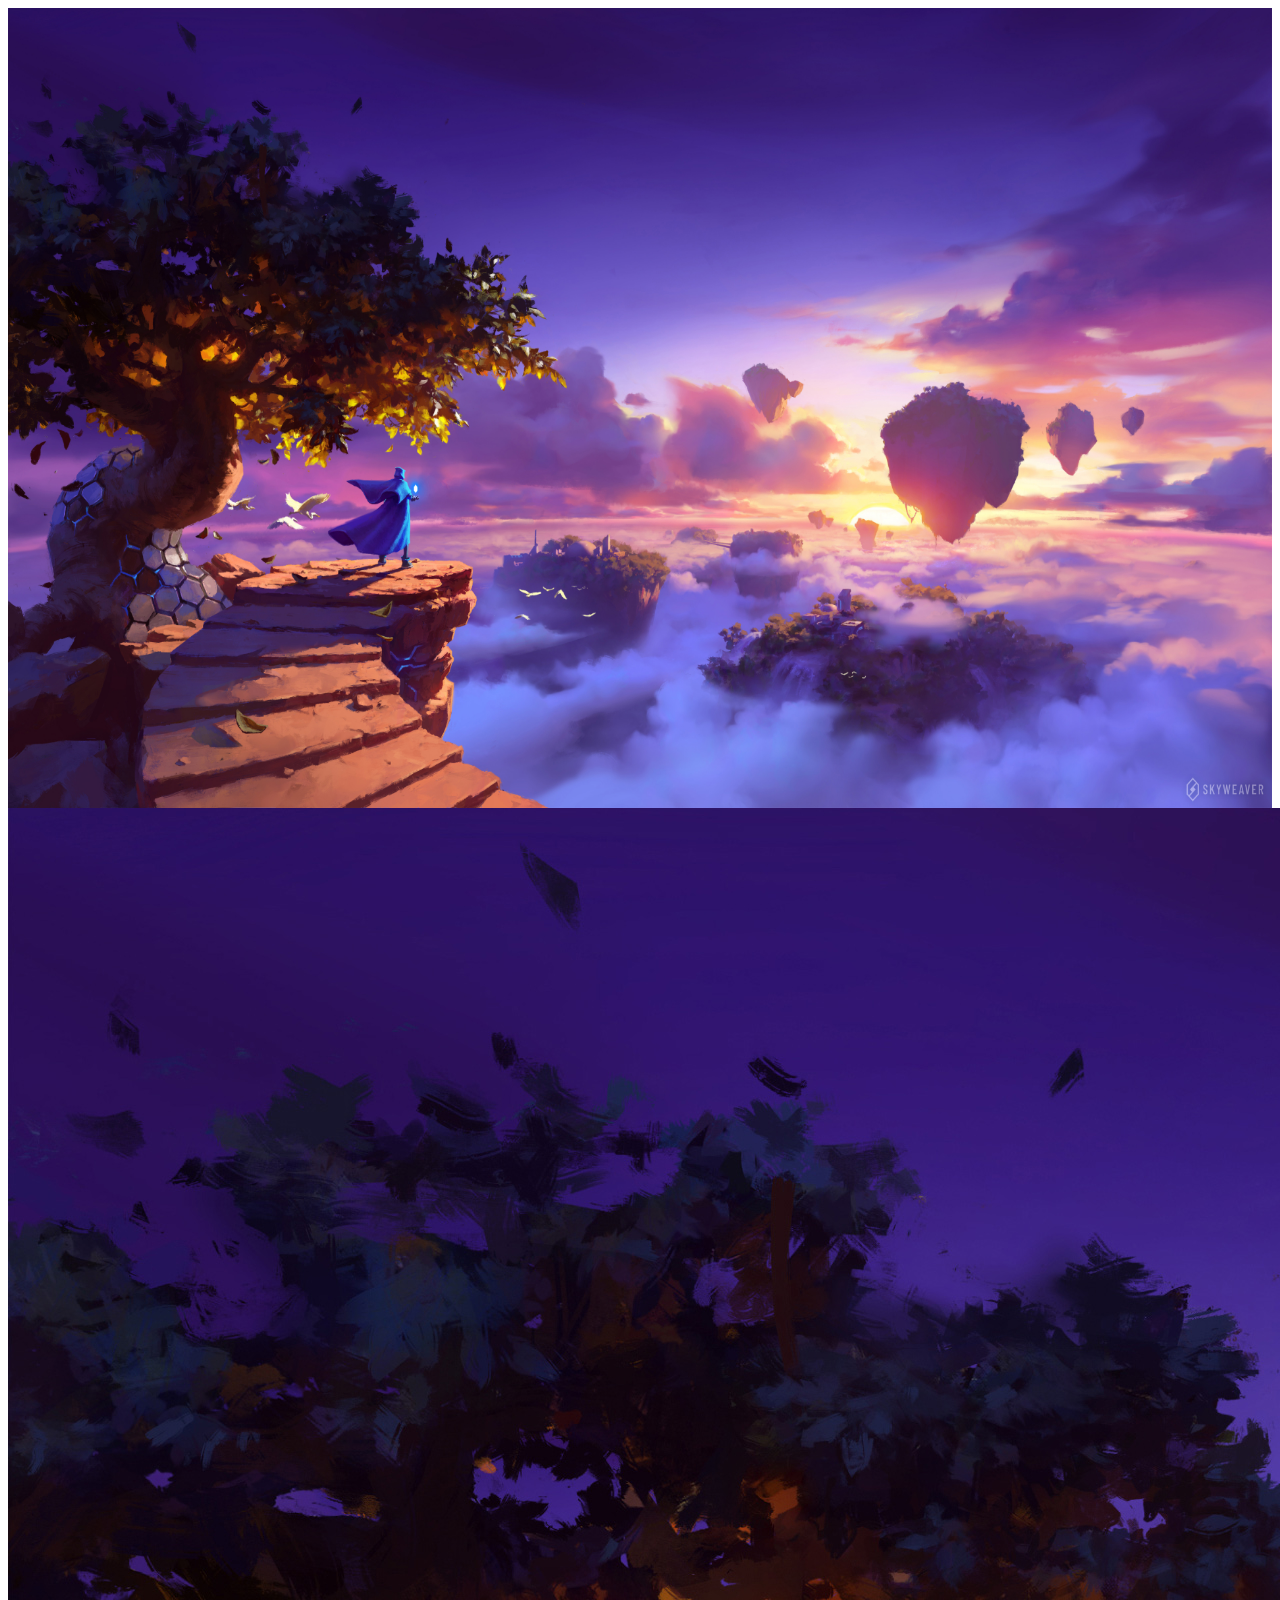
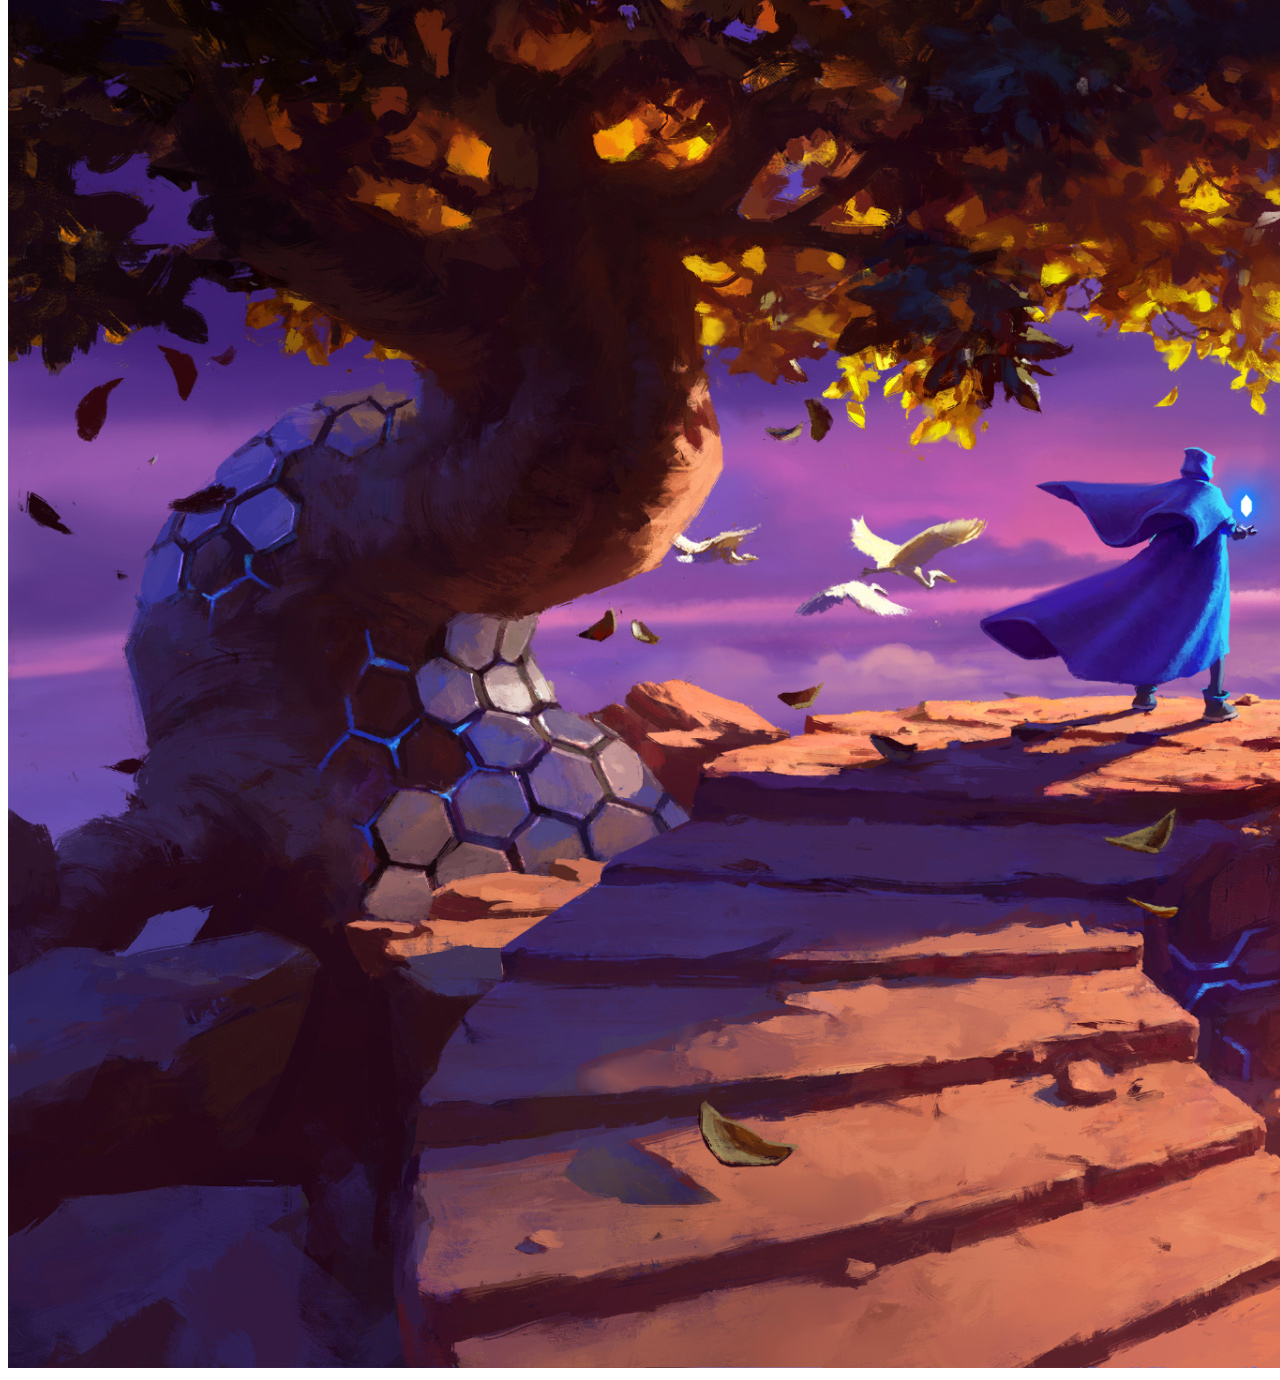
==== image.html @ ada3243c "Project initialize" ====
<!DOCTYPE html>
<html lang="en">
	<head>
		<meta charset="UTF-8" />
		<meta name="viewport" content="width=device-width, initial-scale=1.0" />
		<title>Document</title>
		<style>
			div {
				width: 100%;
				height: 800px;
				background-color: red;
				background-image: url('./images/media/wallpaper_space.jpg');
        background-size: 100% 100%;
        background-repeat: no-repeat;
			}
		</style>
	</head>
	<body>
		<!-- attributes -->
		<div id=""></div>
    <img src="./images/media/wallpaper_space.jpg" alt="space" />
	</body>
</html>
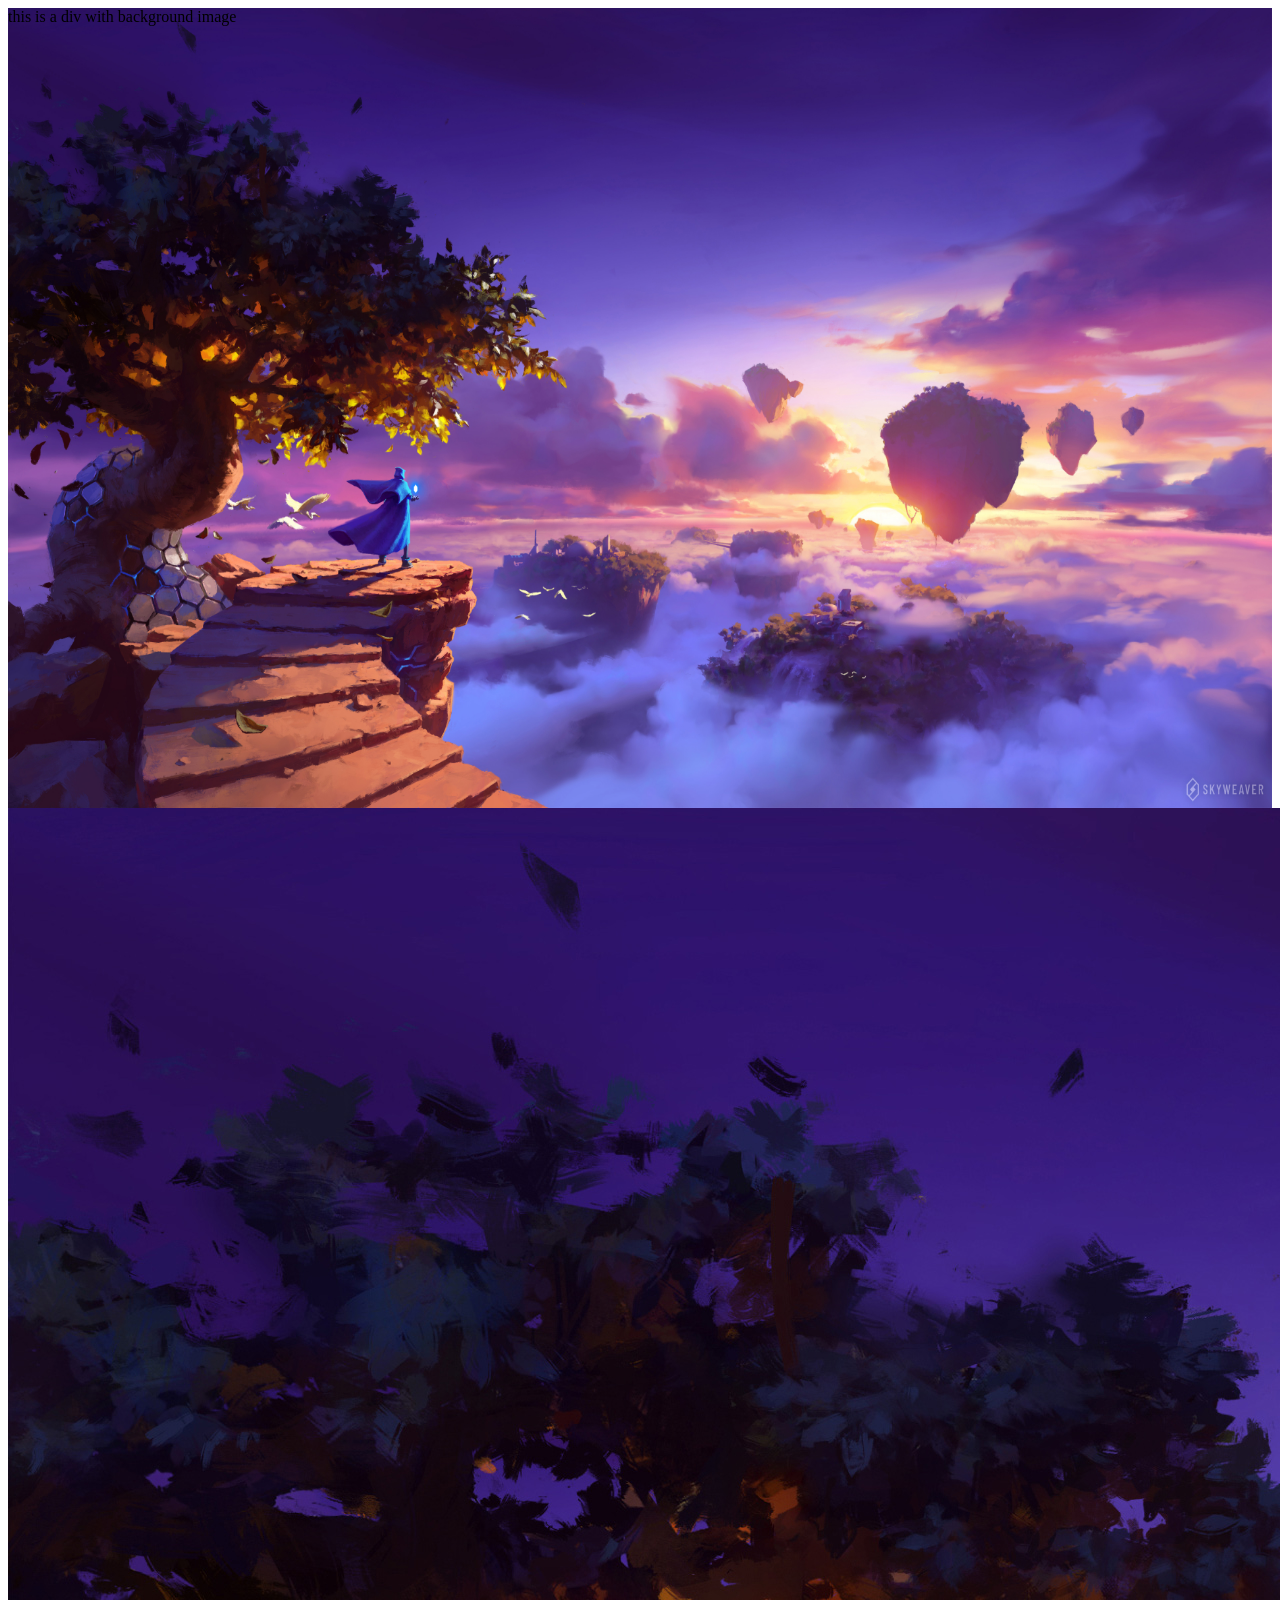
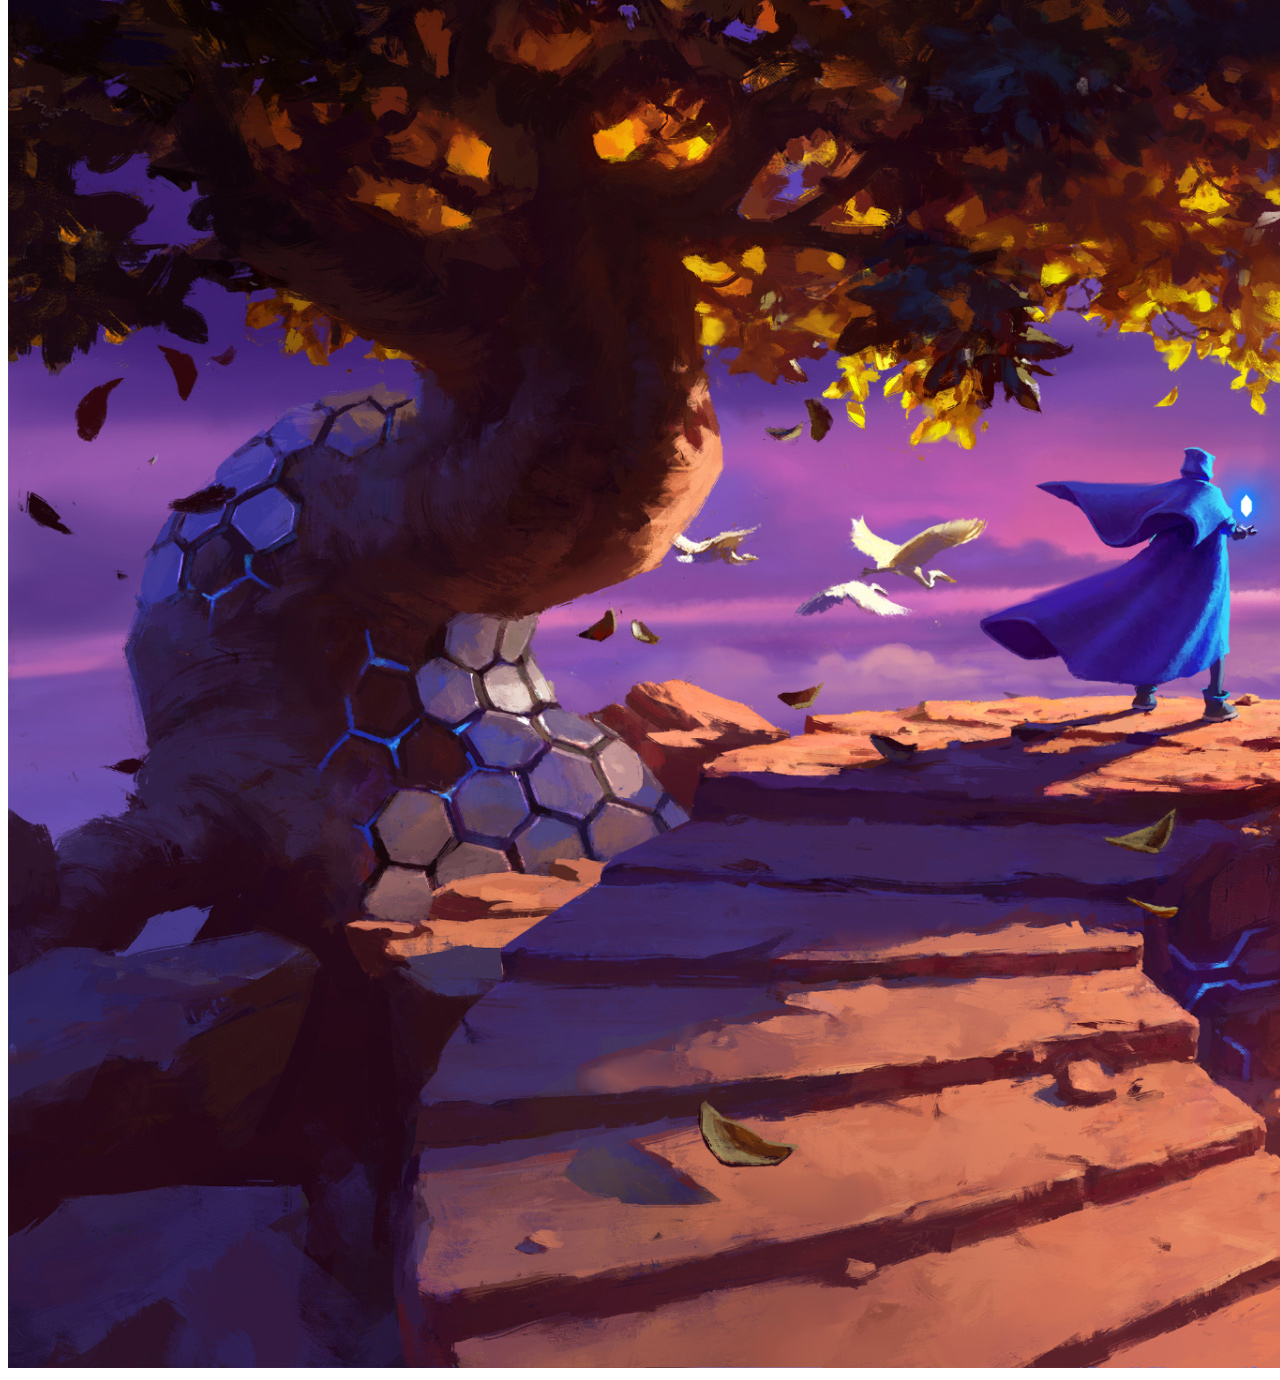
==== commit 75674d19: "second commit" ====
--- a/image.html
+++ b/image.html
@@ -17,7 +17,9 @@
 	</head>
 	<body>
 		<!-- attributes -->
-		<div id=""></div>
+		<div id="">
+			this is a div with background image
+		</div>
     <img src="./images/media/wallpaper_space.jpg" alt="space" />
 	</body>
 </html>
